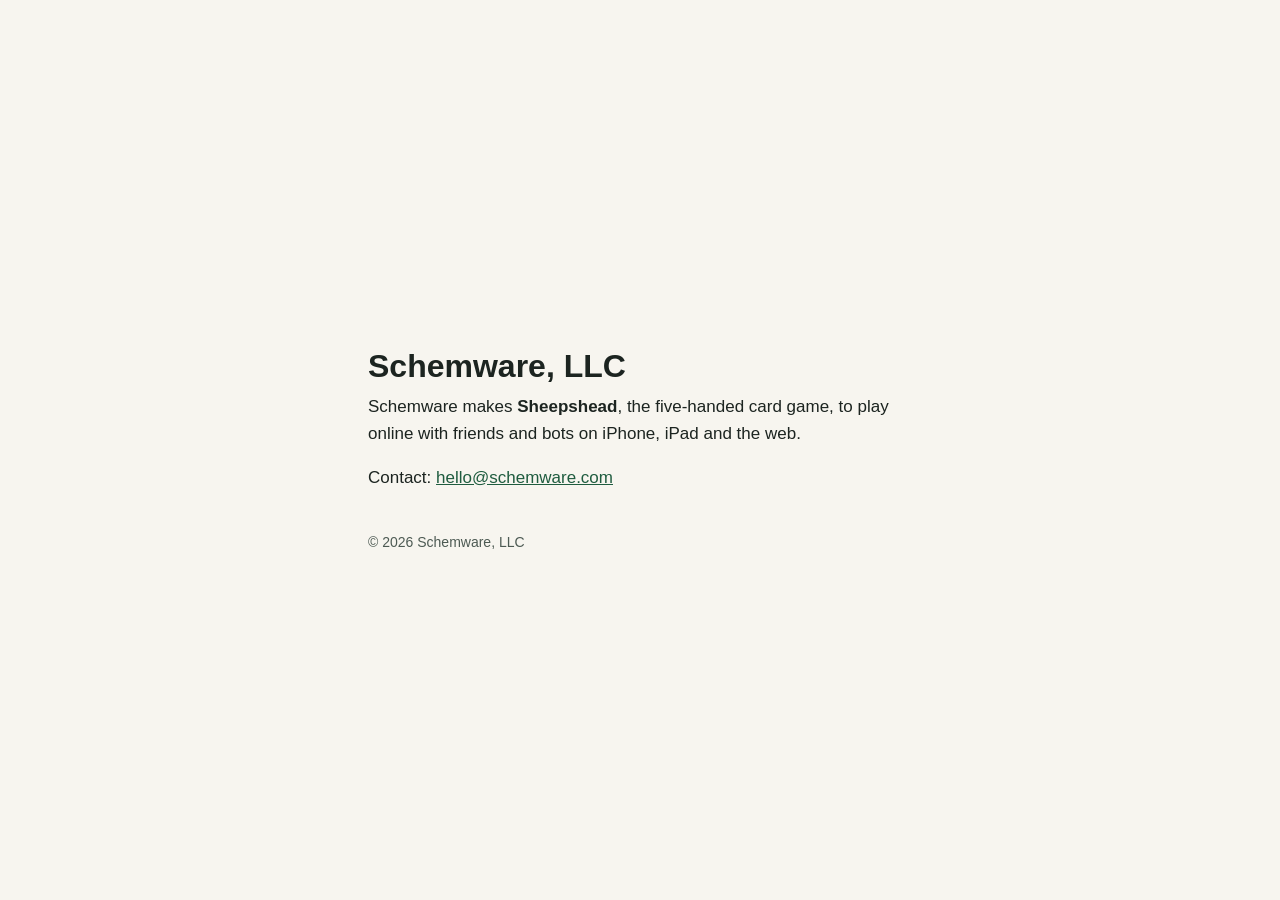
==== index.html @ 9a5293f3 "The one-page site for Schemware, LLC Co-Authored-By: Claude Opus 5.5 <noreply@anthropic.com>" ====
<!doctype html>
<html lang="en">
<head>
  <meta charset="utf-8">
  <meta name="viewport" content="width=device-width, initial-scale=1">
  <title>Schemware, LLC</title>
  <meta name="description" content="Schemware, LLC makes Sheepshead, the five-handed card game, for iPhone, iPad and the web.">
  <style>
    :root {
      color-scheme: light dark;
      --bg: #f7f5ef;
      --text: #1c2420;
      --muted: #4d5a53;
      --accent: #1f5c3f;
    }
    @media (prefers-color-scheme: dark) {
      :root { --bg: #121815; --text: #eef1ec; --muted: #b3bdb6; --accent: #d9b45a; }
    }
    * { box-sizing: border-box; }
    body {
      margin: 0;
      min-height: 100vh;
      display: grid;
      place-items: center;
      padding: 32px 16px;
      background: var(--bg);
      color: var(--text);
      font: 1.0625rem/1.6 -apple-system, BlinkMacSystemFont, "Segoe UI", Roboto, Helvetica, Arial, sans-serif;
    }
    main { max-width: 34rem; }
    h1 { margin: 0 0 0.5rem; font-size: 2rem; line-height: 1.2; }
    p { margin: 0 0 1rem; }
    a { color: var(--accent); }
    footer { margin-top: 2.5rem; color: var(--muted); font-size: 0.875rem; }
  </style>
</head>
<body>
  <main>
    <h1>Schemware, LLC</h1>
    <p>Schemware makes <strong>Sheepshead</strong>, the five-handed card game, to play online with friends and bots on iPhone, iPad and the web.</p>
    <p>Contact: <a href="mailto:hello@schemware.com">hello@schemware.com</a></p>
    <footer>© 2026 Schemware, LLC</footer>
  </main>
</body>
</html>
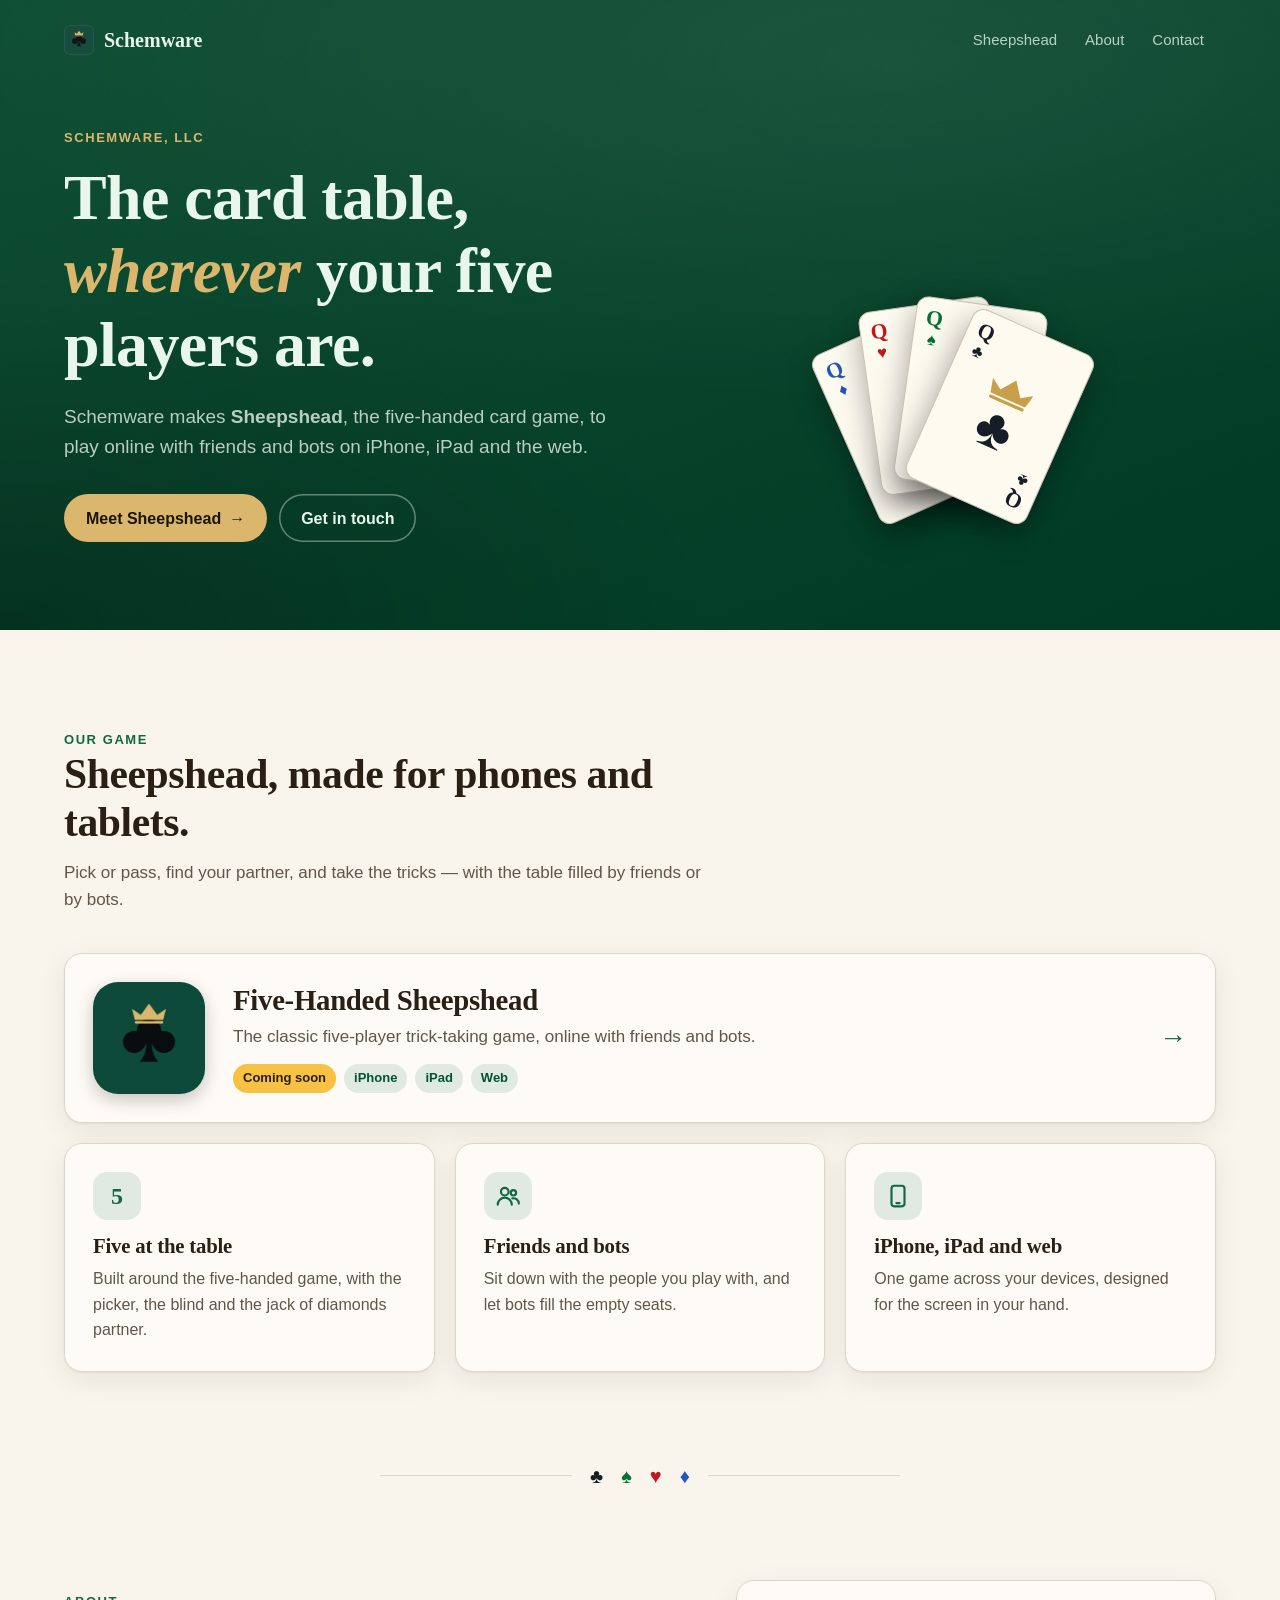
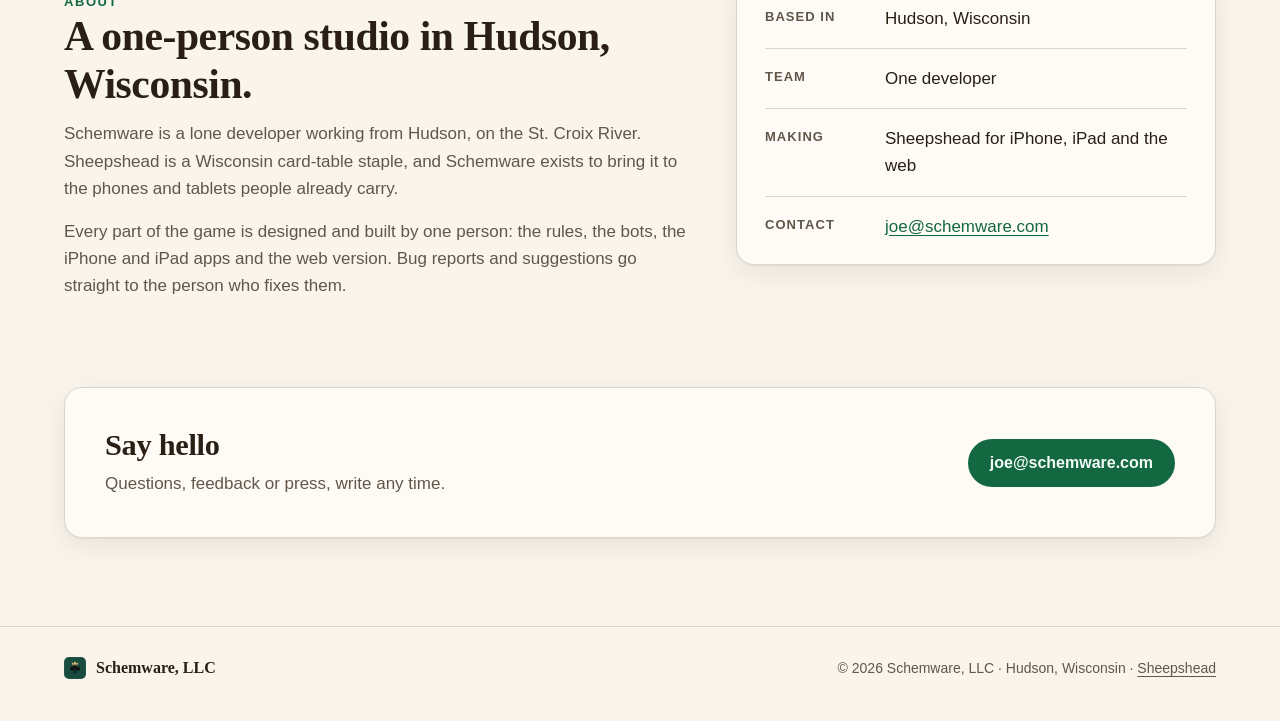
==== commit 75edd6d0: "Redesign the site in the Sheepshead palette and add a coming-soon page Restyle the home page with th" ====
--- a/index.html
+++ b/index.html
@@ -4,42 +4,164 @@
   <meta charset="utf-8">
   <meta name="viewport" content="width=device-width, initial-scale=1">
   <title>Schemware, LLC</title>
-  <meta name="description" content="Schemware, LLC makes Sheepshead, the five-handed card game, for iPhone, iPad and the web.">
-  <style>
-    :root {
-      color-scheme: light dark;
-      --bg: #f7f5ef;
-      --text: #1c2420;
-      --muted: #4d5a53;
-      --accent: #1f5c3f;
-    }
-    @media (prefers-color-scheme: dark) {
-      :root { --bg: #121815; --text: #eef1ec; --muted: #b3bdb6; --accent: #d9b45a; }
-    }
-    * { box-sizing: border-box; }
-    body {
-      margin: 0;
-      min-height: 100vh;
-      display: grid;
-      place-items: center;
-      padding: 32px 16px;
-      background: var(--bg);
-      color: var(--text);
-      font: 1.0625rem/1.6 -apple-system, BlinkMacSystemFont, "Segoe UI", Roboto, Helvetica, Arial, sans-serif;
-    }
-    main { max-width: 34rem; }
-    h1 { margin: 0 0 0.5rem; font-size: 2rem; line-height: 1.2; }
-    p { margin: 0 0 1rem; }
-    a { color: var(--accent); }
-    footer { margin-top: 2.5rem; color: var(--muted); font-size: 0.875rem; }
-  </style>
+  <meta name="description" content="Schemware, LLC, a one-person studio in Hudson, Wisconsin, makes Sheepshead, the five-handed card game, for iPhone, iPad and the web.">
+  <meta name="theme-color" content="#105236">
+  <link rel="icon" type="image/png" href="/images/favicon.png">
+  <link rel="apple-touch-icon" href="/images/apple-touch-icon.png">
+  <link rel="stylesheet" href="/styles.css">
 </head>
 <body>
+  <svg width="0" height="0" style="position:absolute" aria-hidden="true">
+    <symbol id="mark" viewBox="0 0 1024 1024">
+      <rect width="1024" height="1024" rx="230" fill="#184c3f"/>
+      <rect x="8" y="8" width="1008" height="1008" rx="222" fill="none" stroke="#fff" stroke-opacity=".18" stroke-width="16"/>
+      <circle cx="512" cy="445" r="112" fill="#111516"/>
+      <circle cx="375" cy="548" r="100" fill="#111516"/>
+      <circle cx="649" cy="548" r="100" fill="#111516"/>
+      <path d="M488 556C485 640 470 690 427 729H597C554 690 539 640 536 556Z" fill="#111516"/>
+      <path d="M357 245 437 299 512 198 587 299 667 245 642 344H382Z" fill="#dab76d"/>
+      <rect x="382" y="357" width="260" height="23" rx="11.5" fill="#dab76d"/>
+    </symbol>
+    <symbol id="crown" viewBox="357 198 310 182">
+      <path d="M357 245 437 299 512 198 587 299 667 245 642 344H382Z" fill="currentColor"/>
+      <rect x="382" y="357" width="260" height="23" rx="11.5" fill="currentColor"/>
+    </symbol>
+  </svg>
+
+  <header class="site-header">
+    <div class="wrap">
+      <a class="brand" href="/" aria-label="Schemware home">
+        <svg class="mark" aria-hidden="true"><use href="#mark"/></svg>
+        Schemware
+      </a>
+      <nav class="site-nav" aria-label="Main">
+        <a href="/sheepshead/">Sheepshead</a>
+        <a href="#about">About</a>
+        <a href="#contact">Contact</a>
+      </nav>
+    </div>
+  </header>
+
   <main>
-    <h1>Schemware, LLC</h1>
-    <p>Schemware makes <strong>Sheepshead</strong>, the five-handed card game, to play online with friends and bots on iPhone, iPad and the web.</p>
-    <p>Contact: <a href="mailto:hello@schemware.com">hello@schemware.com</a></p>
-    <footer>© 2026 Schemware, LLC</footer>
+    <section class="felt hero">
+      <div class="wrap">
+        <div>
+          <p class="eyebrow">Schemware, LLC</p>
+          <h1>The card table, <em>wherever</em> your five players are.</h1>
+          <p class="lead">Schemware makes <strong>Sheepshead</strong>, the five-handed card game, to play online with friends and bots on iPhone, iPad and the web.</p>
+          <div class="actions">
+            <a class="button button-gold" href="/sheepshead/">Meet Sheepshead <span aria-hidden="true">→</span></a>
+            <a class="button button-ghost" href="#contact">Get in touch</a>
+          </div>
+        </div>
+
+        <div class="fan" aria-hidden="true">
+          <div class="card diamonds" style="--r:-24deg;--y:14px">
+            <span class="corner tl">Q<small class="suit">♦&#xFE0E;</small></span>
+            <span class="pip"><span class="face"><svg class="crown"><use href="#crown"/></svg><span class="suit">♦&#xFE0E;</span></span></span>
+            <span class="corner br">Q<small class="suit">♦&#xFE0E;</small></span>
+          </div>
+          <div class="card hearts" style="--r:-8deg;--y:2px">
+            <span class="corner tl">Q<small class="suit">♥&#xFE0E;</small></span>
+            <span class="pip"><span class="face"><svg class="crown"><use href="#crown"/></svg><span class="suit">♥&#xFE0E;</span></span></span>
+            <span class="corner br">Q<small class="suit">♥&#xFE0E;</small></span>
+          </div>
+          <div class="card spades" style="--r:8deg;--y:2px">
+            <span class="corner tl">Q<small class="suit">♠&#xFE0E;</small></span>
+            <span class="pip"><span class="face"><svg class="crown"><use href="#crown"/></svg><span class="suit">♠&#xFE0E;</span></span></span>
+            <span class="corner br">Q<small class="suit">♠&#xFE0E;</small></span>
+          </div>
+          <div class="card clubs" style="--r:24deg;--y:14px">
+            <span class="corner tl">Q<small class="suit">♣&#xFE0E;</small></span>
+            <span class="pip"><span class="face"><svg class="crown"><use href="#crown"/></svg><span class="suit">♣&#xFE0E;</span></span></span>
+            <span class="corner br">Q<small class="suit">♣&#xFE0E;</small></span>
+          </div>
+        </div>
+      </div>
+    </section>
+
+    <section class="section">
+      <div class="wrap">
+        <div class="section-head">
+          <p class="eyebrow">Our game</p>
+          <h2>Sheepshead, made for phones and tablets.</h2>
+          <p>Pick or pass, find your partner, and take the tricks — with the table filled by friends or by bots.</p>
+        </div>
+
+        <a class="panel product" href="/sheepshead/">
+          <img class="app-icon" src="/images/sheepshead-icon.png" width="112" height="112" alt="Sheepshead app icon: a gold crown over a club on green felt">
+          <div>
+            <h3>Five-Handed Sheepshead</h3>
+            <p>The classic five-player trick-taking game, online with friends and bots.</p>
+            <div class="tags">
+              <span class="tag tag-soon">Coming soon</span>
+              <span class="tag">iPhone</span>
+              <span class="tag">iPad</span>
+              <span class="tag">Web</span>
+            </div>
+          </div>
+          <span class="arrow" aria-hidden="true">→</span>
+        </a>
+
+        <div class="grid grid-3" style="margin-top:20px">
+          <div class="panel tile">
+            <span class="glyph" aria-hidden="true">5</span>
+            <h3>Five at the table</h3>
+            <p>Built around the five-handed game, with the picker, the blind and the jack of diamonds partner.</p>
+          </div>
+          <div class="panel tile">
+            <span class="glyph" aria-hidden="true"><svg viewBox="0 0 24 24" fill="none" stroke="currentColor" stroke-width="2" stroke-linecap="round" stroke-linejoin="round"><circle cx="9" cy="8" r="3.5"/><path d="M2.5 20a6.5 6.5 0 0 1 13 0"/><circle cx="17" cy="9" r="2.5"/><path d="M16 14.2a5 5 0 0 1 6 4.8"/></svg></span>
+            <h3>Friends and bots</h3>
+            <p>Sit down with the people you play with, and let bots fill the empty seats.</p>
+          </div>
+          <div class="panel tile">
+            <span class="glyph" aria-hidden="true"><svg viewBox="0 0 24 24" fill="none" stroke="currentColor" stroke-width="2" stroke-linecap="round" stroke-linejoin="round"><rect x="6" y="2.5" width="12" height="19" rx="2.5"/><path d="M10.5 18.5h3"/></svg></span>
+            <h3>iPhone, iPad and web</h3>
+            <p>One game across your devices, designed for the screen in your hand.</p>
+          </div>
+        </div>
+      </div>
+    </section>
+
+    <div class="wrap suits-rule" aria-hidden="true">
+      <span class="suit c">♣&#xFE0E;</span><span class="suit s">♠&#xFE0E;</span><span class="suit h">♥&#xFE0E;</span><span class="suit d">♦&#xFE0E;</span>
+    </div>
+
+    <section class="section" id="about">
+      <div class="wrap about">
+        <div class="section-head">
+          <p class="eyebrow">About</p>
+          <h2>A one-person studio in Hudson, Wisconsin.</h2>
+          <p>Schemware is a lone developer working from Hudson, on the St. Croix River. Sheepshead is a Wisconsin card-table staple, and Schemware exists to bring it to the phones and tablets people already carry.</p>
+          <p>Every part of the game is designed and built by one person: the rules, the bots, the iPhone and iPad apps and the web version. Bug reports and suggestions go straight to the person who fixes them.</p>
+        </div>
+        <dl class="panel facts">
+          <div><dt>Based in</dt><dd>Hudson, Wisconsin</dd></div>
+          <div><dt>Team</dt><dd>One developer</dd></div>
+          <div><dt>Making</dt><dd>Sheepshead for iPhone, iPad and the web</dd></div>
+          <div><dt>Contact</dt><dd><a href="mailto:joe@schemware.com">joe@schemware.com</a></dd></div>
+        </dl>
+      </div>
+    </section>
+
+    <section class="section" id="contact" style="padding-top:0">
+      <div class="wrap">
+        <div class="panel contact">
+          <div>
+            <h2>Say hello</h2>
+            <p>Questions, feedback or press, write any time.</p>
+          </div>
+          <a class="button button-brand" href="mailto:joe@schemware.com">joe@schemware.com</a>
+        </div>
+      </div>
+    </section>
   </main>
+
+  <footer class="site-footer">
+    <div class="wrap">
+      <a class="brand" href="/"><svg class="mark" aria-hidden="true"><use href="#mark"/></svg>Schemware, LLC</a>
+      <span>© 2026 Schemware, LLC · Hudson, Wisconsin · <a href="/sheepshead/">Sheepshead</a></span>
+    </div>
+  </footer>
 </body>
 </html>
--- a/styles.css
+++ b/styles.css
@@ -0,0 +1,338 @@
+/* Schemware — shared styles. Colours come from the Sheepshead iOS palette
+   (Assets.xcassets/Palette) and the crown-over-club app icon. */
+
+:root {
+  color-scheme: light dark;
+
+  /* Palette: light */
+  --canvas: #f9f5ec;
+  --surface: #fefbf7;
+  --ink: #2a1f15;
+  --ink-soft: #615649;
+  --line: #ded6cb;
+  --brand: #136842;
+  --brand-strong: #005431;
+  --on-brand: #f5fcf8;
+  --felt: #105236;
+  --felt-strong: #003b25;
+  --on-felt: #e9f6eb;
+  --on-felt-soft: rgba(233, 246, 235, 0.78);
+  --gold: #dab76d;          /* the crown in the app icon */
+  --gold-strong: #c99f4a;
+  --turn: #f7c243;
+  --card: #fdfaf0;
+  --card-line: #cac3b6;
+  --suit-black: #171d26;
+  --suit-green: #067132;
+  --suit-red: #c2181d;
+  --suit-blue: #2256bb;
+  --focus: #156cdd;
+
+  --radius: 18px;
+  --shadow: 0 1px 2px rgba(42, 31, 21, 0.06), 0 8px 28px rgba(42, 31, 21, 0.08);
+  --font-display: ui-serif, "New York", "Iowan Old Style", Georgia, serif;
+  --font-body: -apple-system, BlinkMacSystemFont, "Segoe UI", Roboto, Helvetica, Arial, sans-serif;
+}
+
+@media (prefers-color-scheme: dark) {
+  :root {
+    --canvas: #1e170e;
+    --surface: #292016;
+    --ink: #f1eadd;
+    --ink-soft: #b7ac9b;
+    --line: #43382c;
+    --brand: #dfbb82;
+    --brand-strong: #eecb95;
+    --on-brand: #04130a;
+    --felt: #0d3926;
+    --felt-strong: #04291a;
+    --focus: #66a5ff;
+    --shadow: 0 1px 2px rgba(0, 0, 0, 0.3), 0 8px 28px rgba(0, 0, 0, 0.35);
+  }
+}
+
+* { box-sizing: border-box; }
+
+html { -webkit-text-size-adjust: 100%; }
+
+body {
+  margin: 0;
+  background: var(--canvas);
+  color: var(--ink);
+  font: 1.0625rem/1.6 var(--font-body);
+}
+
+img, svg { display: block; max-width: 100%; }
+
+a { color: var(--brand); text-underline-offset: 0.18em; }
+
+:focus-visible { outline: 3px solid var(--focus); outline-offset: 3px; border-radius: 6px; }
+
+.wrap { width: min(72rem, 100% - 32px); margin-inline: auto; }
+
+h1, h2, h3 { font-family: var(--font-display); line-height: 1.15; margin: 0; letter-spacing: -0.01em; }
+
+.eyebrow {
+  margin: 0 0 0.75rem;
+  font-size: 0.8125rem;
+  font-weight: 600;
+  letter-spacing: 0.12em;
+  text-transform: uppercase;
+}
+
+.suit { font-variant-emoji: text; }
+
+/* ---------- Header ---------- */
+
+.site-header {
+  position: absolute;
+  inset: 0 0 auto;
+  z-index: 10;
+  color: var(--on-felt);
+}
+.site-header .wrap { display: flex; align-items: center; justify-content: space-between; gap: 16px; padding-block: 20px; }
+.brand { display: inline-flex; align-items: center; gap: 10px; color: inherit; text-decoration: none; font-family: var(--font-display); font-size: 1.25rem; font-weight: 600; }
+.brand .mark { width: 30px; height: 30px; }
+.site-nav { display: flex; gap: 4px; }
+.site-nav a {
+  color: var(--on-felt-soft);
+  text-decoration: none;
+  font-size: 0.9375rem;
+  font-weight: 500;
+  padding: 8px 12px;
+  border-radius: 999px;
+}
+.site-nav a:hover, .site-nav a[aria-current="page"] { color: var(--on-felt); background: rgba(255, 255, 255, 0.08); }
+
+/* ---------- Felt hero ---------- */
+
+.felt {
+  position: relative;
+  overflow: hidden;
+  color: var(--on-felt);
+  background:
+    radial-gradient(120% 90% at 70% 10%, rgba(255, 255, 255, 0.07), transparent 60%),
+    radial-gradient(80% 80% at 0% 100%, rgba(0, 0, 0, 0.25), transparent 70%),
+    linear-gradient(160deg, var(--felt) 0%, var(--felt-strong) 100%);
+}
+/* faint baize grain */
+.felt::before {
+  content: "";
+  position: absolute;
+  inset: 0;
+  opacity: 0.12;
+  pointer-events: none;
+  background-image: url("data:image/svg+xml,%3Csvg xmlns='http://www.w3.org/2000/svg' width='140' height='140'%3E%3Cfilter id='n'%3E%3CfeTurbulence type='fractalNoise' baseFrequency='.9' numOctaves='2' stitchTiles='stitch'/%3E%3CfeColorMatrix values='0 0 0 0 0 0 0 0 0 0 0 0 0 0 0 0 0 0 .55 0'/%3E%3C/filter%3E%3Crect width='100%25' height='100%25' filter='url(%23n)'/%3E%3C/svg%3E");
+}
+.felt > * { position: relative; }
+.felt .eyebrow { color: var(--gold); }
+
+.hero { padding: 128px 0 88px; }
+.hero .wrap { display: grid; grid-template-columns: 1.1fr 1fr; align-items: center; gap: 48px; }
+.hero h1 { font-size: clamp(2.4rem, 5.5vw, 4rem); }
+.hero h1 em { font-style: italic; color: var(--gold); }
+.lead { margin: 1.25rem 0 0; max-width: 34rem; font-size: 1.1875rem; color: var(--on-felt-soft); }
+
+.actions { display: flex; flex-wrap: wrap; align-items: center; gap: 12px; margin-top: 2rem; }
+
+.button {
+  display: inline-flex;
+  align-items: center;
+  gap: 8px;
+  min-height: 48px;
+  padding: 0 22px;
+  border-radius: 999px;
+  font-weight: 600;
+  font-size: 1rem;
+  text-decoration: none;
+  transition: transform 0.15s ease, background-color 0.15s ease;
+}
+.button:hover { transform: translateY(-1px); }
+.button-gold { background: var(--gold); color: #1c140a; }
+.button-gold:hover { background: #e6c47c; }
+.button-ghost { color: var(--on-felt); box-shadow: inset 0 0 0 1.5px rgba(233, 246, 235, 0.4); }
+.button-ghost:hover { background: rgba(255, 255, 255, 0.08); }
+
+/* ---------- Playing cards ---------- */
+
+.fan {
+  position: relative;
+  height: 300px;
+  display: flex;
+  justify-content: center;
+  align-items: flex-end;
+}
+.card {
+  --w: 132px;
+  position: absolute;
+  bottom: 0;
+  width: var(--w);
+  aspect-ratio: 5 / 7;
+  border-radius: 12px;
+  background: var(--card);
+  border: 1px solid var(--card-line);
+  box-shadow: 0 12px 30px rgba(0, 0, 0, 0.35);
+  transform-origin: 50% 120%;
+  transform: rotate(var(--r, 0deg)) translateY(var(--y, 0));
+  color: var(--c, var(--suit-black));
+  transition: transform 0.35s cubic-bezier(.2, .8, .2, 1);
+}
+.fan:hover .card { transform: rotate(calc(var(--r, 0deg) * 1.25)) translateY(calc(var(--y, 0px) - 6px)); }
+.card .corner {
+  position: absolute;
+  display: flex;
+  flex-direction: column;
+  align-items: center;
+  font-family: var(--font-display);
+  font-weight: 700;
+  font-size: 1.35rem;
+  line-height: 1;
+  gap: 2px;
+}
+.card .corner small { font-size: 1.05rem; }
+.card .corner.tl { top: 10px; left: 10px; }
+.card .corner.br { bottom: 10px; right: 10px; transform: rotate(180deg); }
+.card .pip { position: absolute; inset: 0; display: grid; place-items: center; font-size: 3.6rem; }
+.card .pip svg { width: 58%; height: auto; }
+.card.clubs { --c: var(--suit-black); }
+.card.spades { --c: var(--suit-green); }
+.card.hearts { --c: var(--suit-red); }
+.card.diamonds { --c: var(--suit-blue); }
+
+/* ---------- Sections ---------- */
+
+.section { padding: 88px 0; }
+.section-head { max-width: 40rem; margin-bottom: 40px; }
+.section-head h2 { font-size: clamp(1.9rem, 3.5vw, 2.6rem); }
+.section-head p { margin: 0.75rem 0 0; color: var(--ink-soft); }
+.section .eyebrow { color: var(--brand); }
+
+.suits-rule {
+  display: flex;
+  align-items: center;
+  justify-content: center;
+  gap: 18px;
+  font-size: 1.25rem;
+  color: var(--ink-soft);
+}
+.suits-rule::before, .suits-rule::after { content: ""; flex: 1; max-width: 12rem; height: 1px; background: var(--line); }
+.suits-rule .c { color: var(--suit-black); }
+.suits-rule .s { color: var(--suit-green); }
+.suits-rule .h { color: var(--suit-red); }
+.suits-rule .d { color: var(--suit-blue); }
+@media (prefers-color-scheme: dark) {
+  .suits-rule .c { color: var(--ink); }
+  .suits-rule .s { color: #3fae6a; }
+  .suits-rule .h { color: #f66d62; }
+  .suits-rule .d { color: #6f9cf0; }
+}
+
+.panel {
+  background: var(--surface);
+  border: 1px solid var(--line);
+  border-radius: var(--radius);
+  box-shadow: var(--shadow);
+}
+
+.grid { display: grid; gap: 20px; }
+.grid-3 { grid-template-columns: repeat(3, 1fr); }
+.grid-4 { grid-template-columns: repeat(4, 1fr); }
+
+.tile { padding: 28px; }
+.tile h3 { font-size: 1.3rem; margin-top: 14px; }
+.tile p { margin: 0.5rem 0 0; color: var(--ink-soft); font-size: 1rem; }
+.tile .glyph {
+  display: grid;
+  place-items: center;
+  width: 48px;
+  height: 48px;
+  border-radius: 14px;
+  background: color-mix(in srgb, var(--brand) 12%, transparent);
+  color: var(--brand);
+  font-size: 1.5rem;
+  font-family: var(--font-display);
+  font-weight: 700;
+}
+.tile .glyph svg { width: 26px; height: 26px; }
+
+/* Product card on the home page */
+.product {
+  display: grid;
+  grid-template-columns: auto 1fr auto;
+  align-items: center;
+  gap: 28px;
+  padding: 28px;
+  color: inherit;
+  text-decoration: none;
+  transition: transform 0.2s ease, box-shadow 0.2s ease;
+}
+.product:hover { transform: translateY(-2px); box-shadow: 0 2px 4px rgba(42, 31, 21, 0.08), 0 16px 40px rgba(42, 31, 21, 0.14); }
+.app-icon { width: 112px; height: 112px; border-radius: 25px; box-shadow: 0 6px 18px rgba(0, 0, 0, 0.22); }
+.product h3 { font-size: 1.8rem; }
+.product p { margin: 0.35rem 0 0; color: var(--ink-soft); }
+.tags { display: flex; flex-wrap: wrap; gap: 8px; margin-top: 14px; }
+.tag {
+  font-size: 0.8125rem;
+  font-weight: 600;
+  padding: 4px 10px;
+  border-radius: 999px;
+  background: color-mix(in srgb, var(--brand) 12%, transparent);
+  color: var(--brand-strong);
+}
+.tag-soon { background: var(--turn); color: #2a1f15; }
+.arrow { font-size: 1.75rem; color: var(--brand); }
+
+.contact { padding: 40px; display: flex; align-items: center; justify-content: space-between; gap: 24px; flex-wrap: wrap; }
+.contact h2 { font-size: 1.9rem; }
+.contact p { margin: 0.4rem 0 0; color: var(--ink-soft); }
+.button-brand { background: var(--brand); color: var(--on-brand); }
+.button-brand:hover { background: var(--brand-strong); }
+
+/* ---------- Footer ---------- */
+
+.site-footer { border-top: 1px solid var(--line); padding: 28px 0 40px; color: var(--ink-soft); font-size: 0.875rem; }
+.site-footer .wrap { display: flex; justify-content: space-between; align-items: center; gap: 16px; flex-wrap: wrap; }
+.site-footer a { color: inherit; }
+.site-footer .brand { color: var(--ink); font-size: 1rem; }
+.site-footer .brand .mark { width: 22px; height: 22px; }
+
+/* ---------- Responsive ---------- */
+
+@media (max-width: 860px) {
+  .hero { padding: 112px 0 64px; }
+  .hero .wrap { grid-template-columns: 1fr; gap: 24px; }
+  .fan { height: 240px; }
+  .card { --w: 104px; }
+  .grid-3, .grid-4 { grid-template-columns: 1fr 1fr; }
+}
+@media (max-width: 560px) {
+  .site-nav a { padding: 8px 10px; }
+  .grid-3, .grid-4 { grid-template-columns: 1fr; }
+  .product { grid-template-columns: auto 1fr; align-items: start; gap: 18px; padding: 20px; }
+  .product .arrow { display: none; }
+  .app-icon { width: 80px; height: 80px; border-radius: 18px; }
+  .card { --w: 88px; }
+  .fan { height: 200px; }
+  .contact { padding: 28px; }
+}
+
+@media (prefers-reduced-motion: reduce) {
+  *, *::before, *::after { transition: none !important; }
+}
+
+/* Queen face: a gold crown over the suit, after the app icon */
+.card .face { display: flex; flex-direction: column; align-items: center; gap: 2px; line-height: 0.9; }
+.card .face .crown { width: calc(var(--w) * 0.34); height: calc(var(--w) * 0.2); color: var(--gold-strong); }
+.card .face .suit { font-size: calc(var(--w) * 0.42); }
+
+/* About */
+.about { display: grid; grid-template-columns: 1.3fr 1fr; gap: 48px; align-items: start; }
+.about .section-head { margin-bottom: 0; }
+.about .section-head p + p { margin-top: 1rem; }
+.facts { margin: 0; padding: 8px 28px; }
+.facts div { display: grid; grid-template-columns: 6.5rem 1fr; gap: 16px; padding: 16px 0; border-top: 1px solid var(--line); }
+.facts div:first-child { border-top: 0; }
+.facts dt { font-size: 0.8125rem; font-weight: 600; letter-spacing: 0.08em; text-transform: uppercase; color: var(--ink-soft); padding-top: 2px; }
+.facts dd { margin: 0; font-weight: 500; }
+@media (max-width: 860px) { .about { grid-template-columns: 1fr; gap: 28px; } }
+@media (max-width: 420px) { .site-nav a { padding: 8px 7px; font-size: 0.875rem; } .brand { font-size: 1.1rem; } }
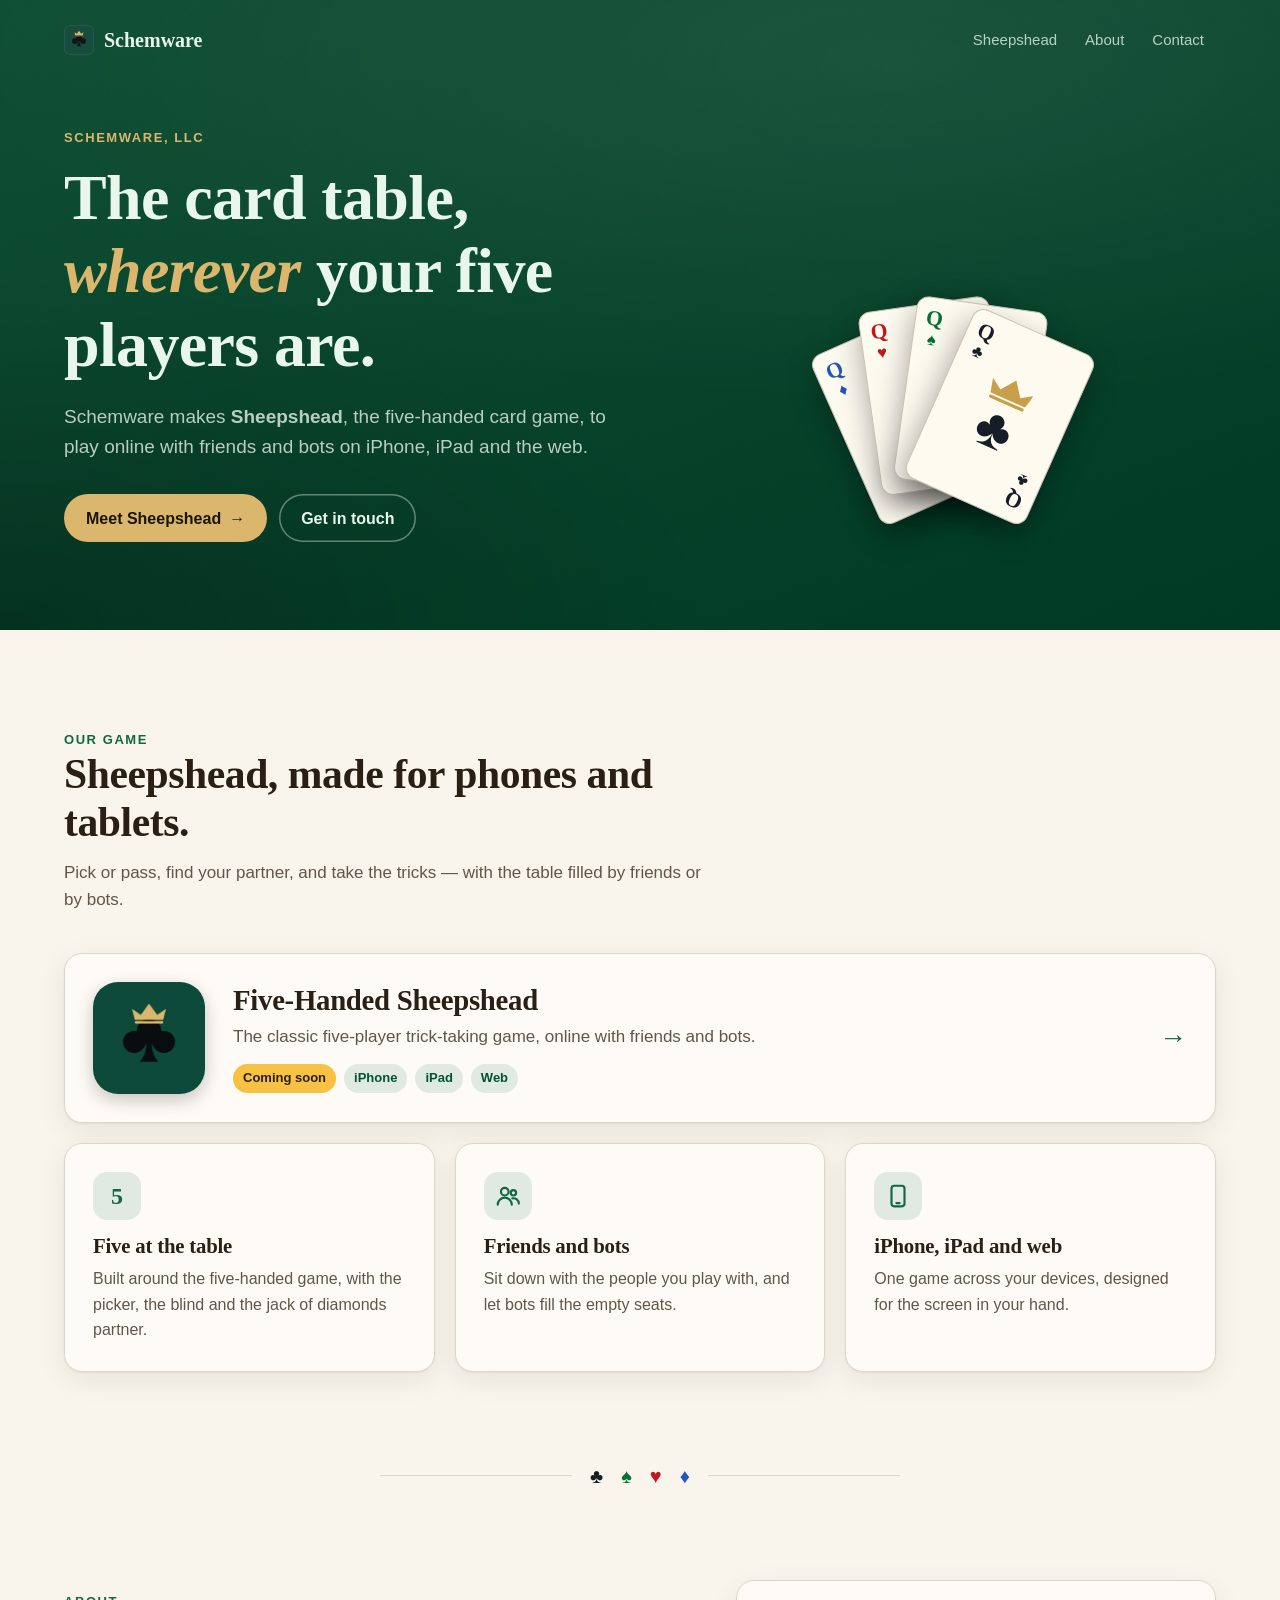
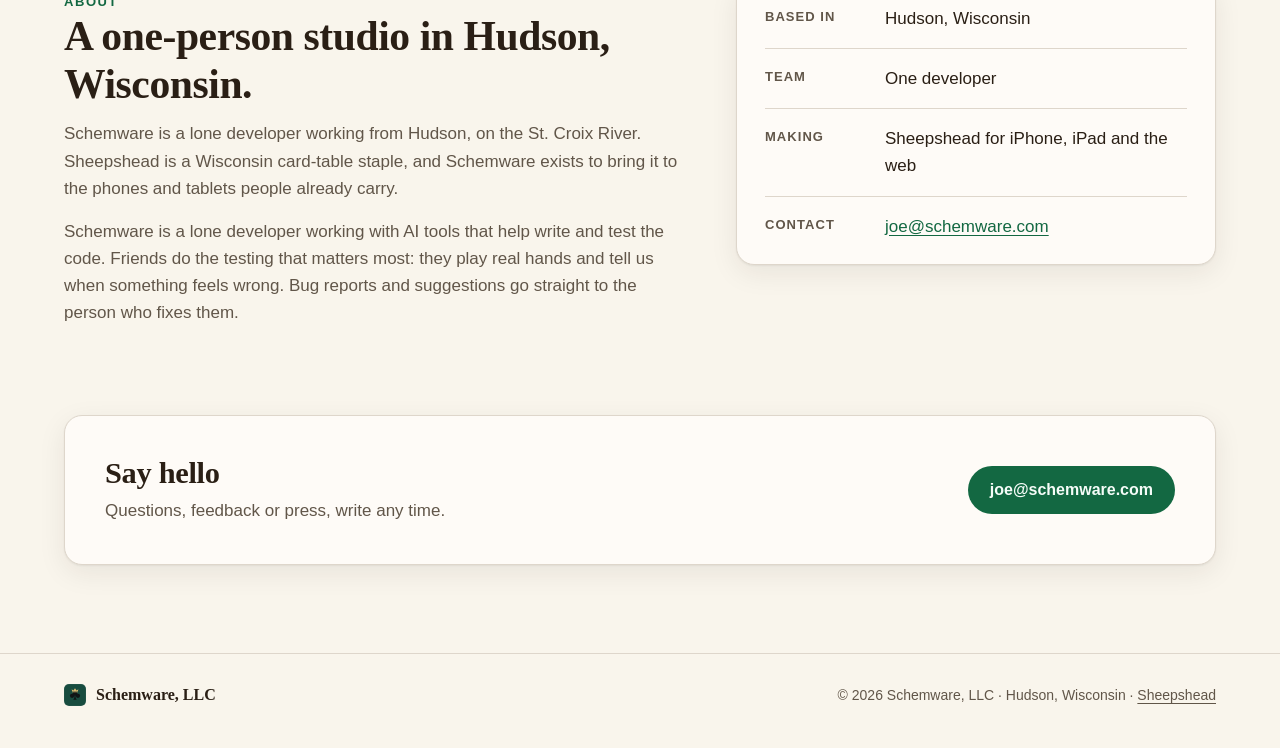
==== commit f3c77b05: "Serve the App Store badge locally and credit AI and friends in About The coming-soon page hotlinked " ====
--- a/index.html
+++ b/index.html
@@ -133,7 +133,7 @@
           <p class="eyebrow">About</p>
           <h2>A one-person studio in Hudson, Wisconsin.</h2>
           <p>Schemware is a lone developer working from Hudson, on the St. Croix River. Sheepshead is a Wisconsin card-table staple, and Schemware exists to bring it to the phones and tablets people already carry.</p>
-          <p>Every part of the game is designed and built by one person: the rules, the bots, the iPhone and iPad apps and the web version. Bug reports and suggestions go straight to the person who fixes them.</p>
+          <p>Schemware is a lone developer working with AI tools that help write and test the code. Friends do the testing that matters most: they play real hands and tell us when something feels wrong. Bug reports and suggestions go straight to the person who fixes them.</p>
         </div>
         <dl class="panel facts">
           <div><dt>Based in</dt><dd>Hudson, Wisconsin</dd></div>
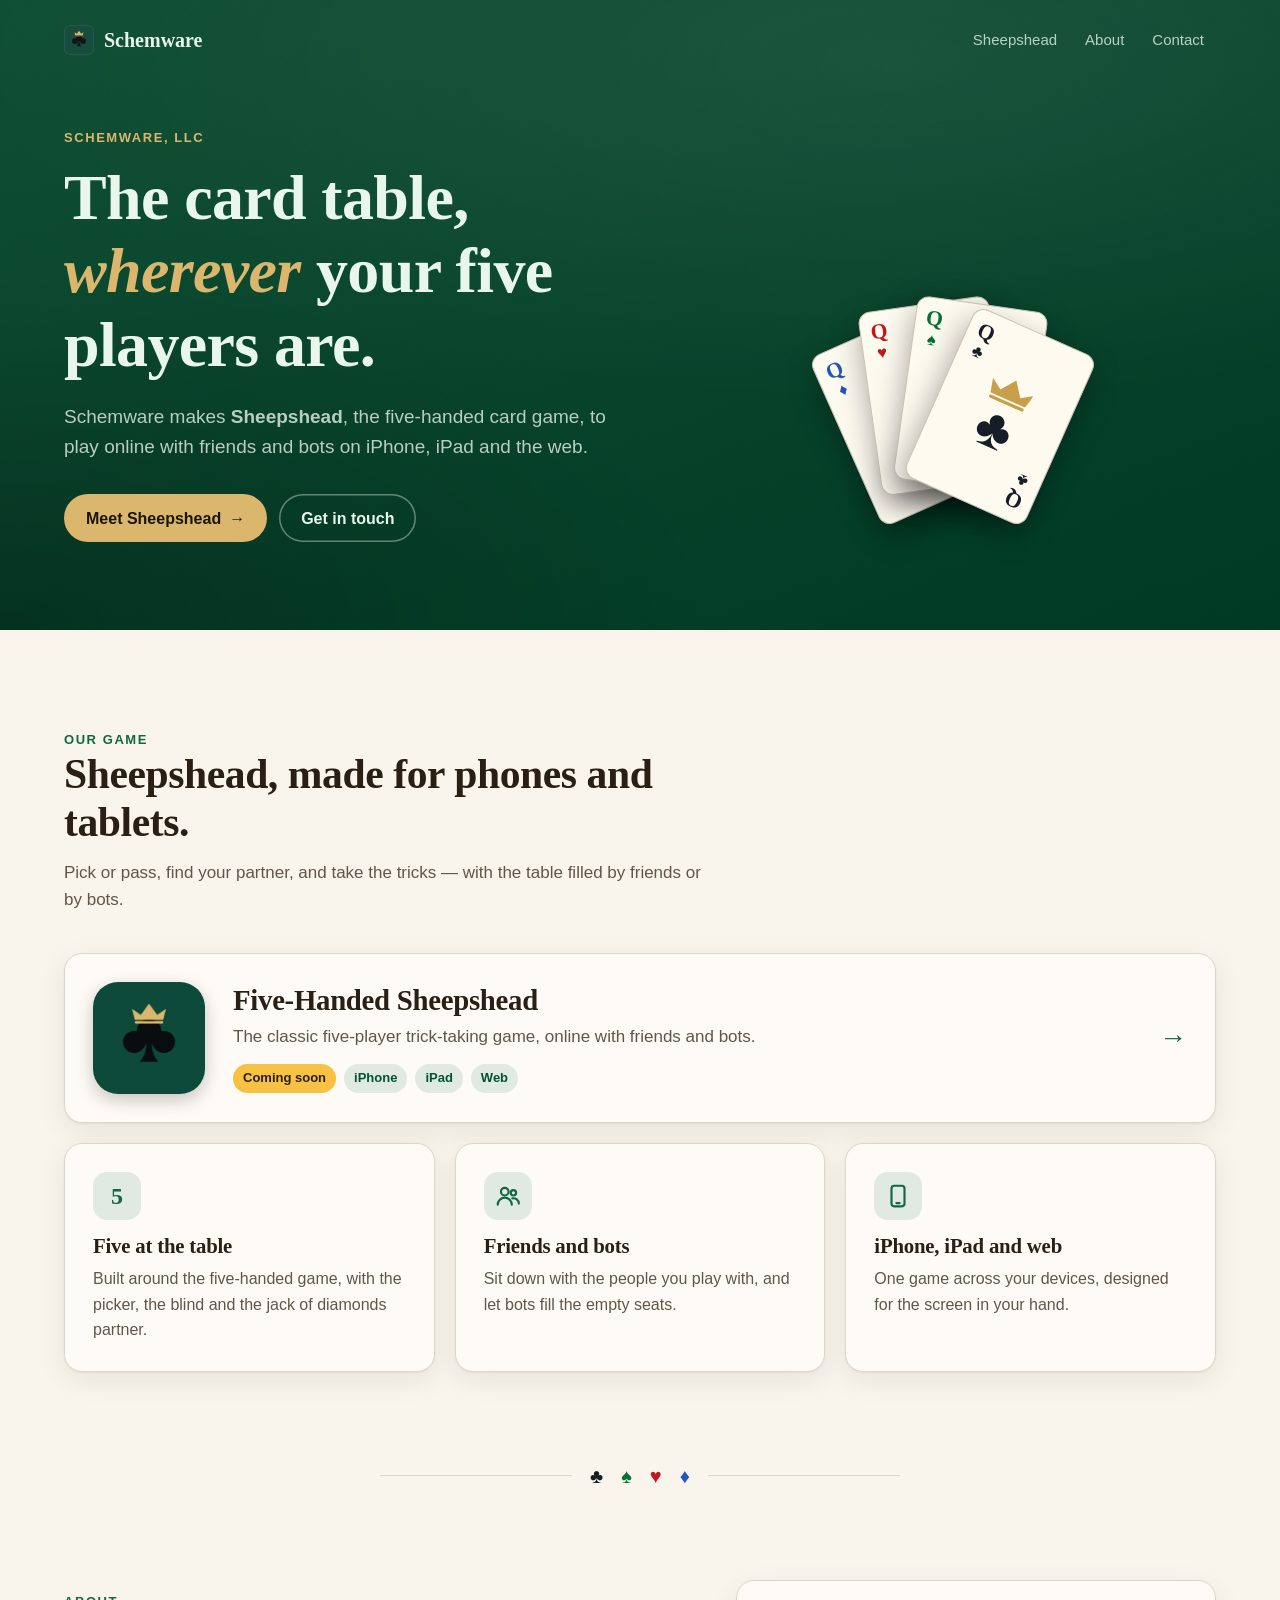
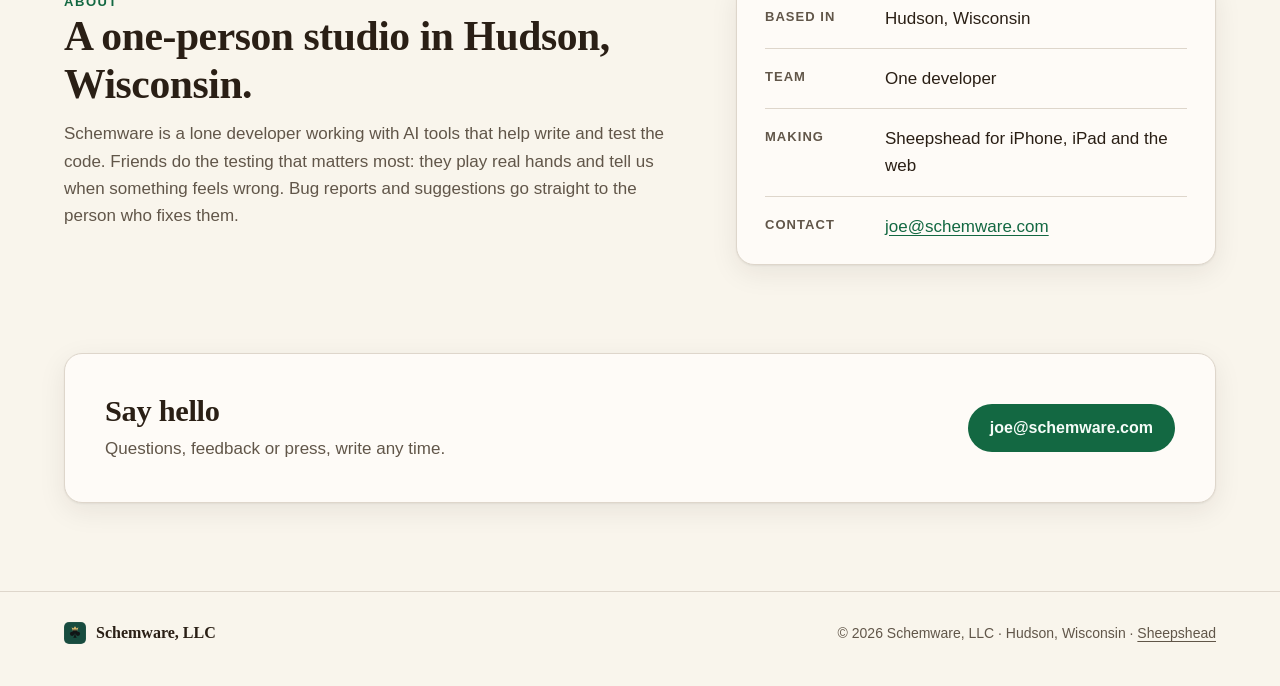
==== commit cf8c17e8: "Drop the repeated first paragraph from About The heading, facts panel and footer already say Schemwa" ====
--- a/index.html
+++ b/index.html
@@ -132,7 +132,6 @@
         <div class="section-head">
           <p class="eyebrow">About</p>
           <h2>A one-person studio in Hudson, Wisconsin.</h2>
-          <p>Schemware is a lone developer working from Hudson, on the St. Croix River. Sheepshead is a Wisconsin card-table staple, and Schemware exists to bring it to the phones and tablets people already carry.</p>
           <p>Schemware is a lone developer working with AI tools that help write and test the code. Friends do the testing that matters most: they play real hands and tell us when something feels wrong. Bug reports and suggestions go straight to the person who fixes them.</p>
         </div>
         <dl class="panel facts">
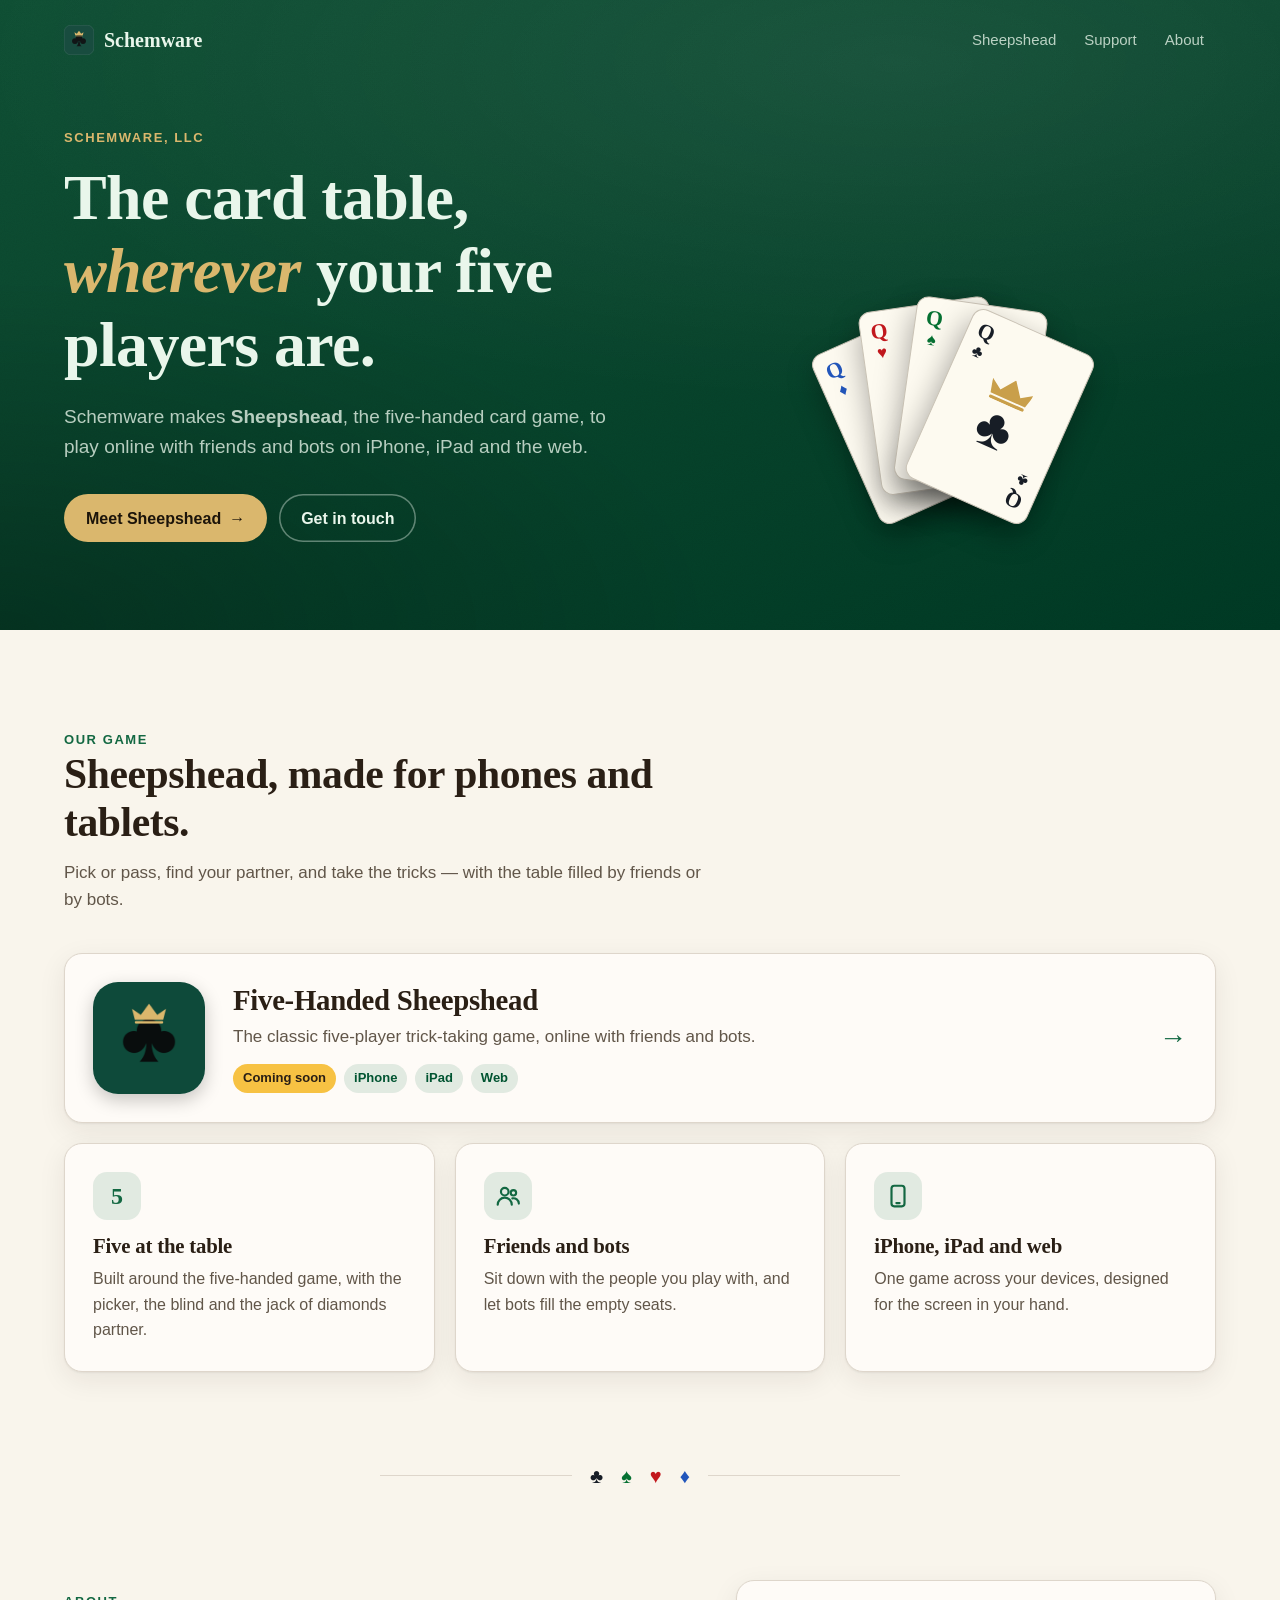
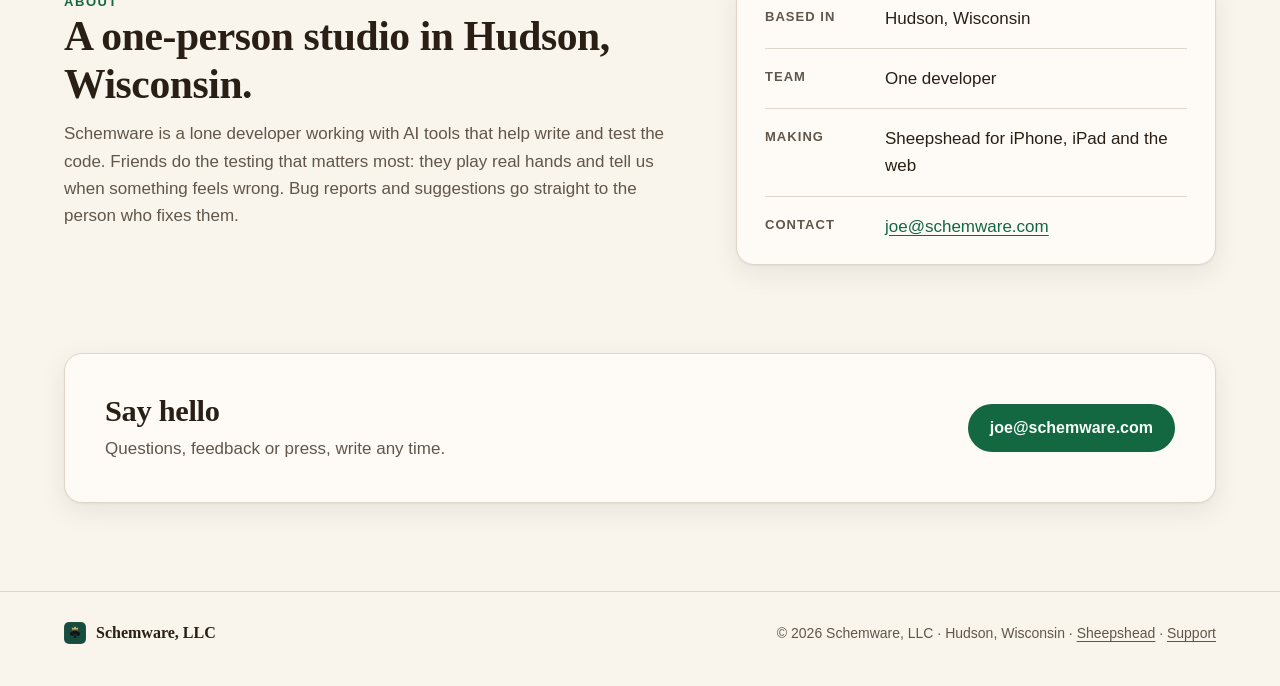
==== commit 5f455424: "Add a Sheepshead support page /support/ is the support URL for App Store Connect. It has a contact c" ====
--- a/index.html
+++ b/index.html
@@ -36,8 +36,8 @@
       </a>
       <nav class="site-nav" aria-label="Main">
         <a href="/sheepshead/">Sheepshead</a>
+        <a href="/support/">Support</a>
         <a href="#about">About</a>
-        <a href="#contact">Contact</a>
       </nav>
     </div>
   </header>
@@ -159,7 +159,7 @@
   <footer class="site-footer">
     <div class="wrap">
       <a class="brand" href="/"><svg class="mark" aria-hidden="true"><use href="#mark"/></svg>Schemware, LLC</a>
-      <span>© 2026 Schemware, LLC · Hudson, Wisconsin · <a href="/sheepshead/">Sheepshead</a></span>
+      <span>© 2026 Schemware, LLC · Hudson, Wisconsin · <a href="/sheepshead/">Sheepshead</a> · <a href="/support/">Support</a></span>
     </div>
   </footer>
 </body>
